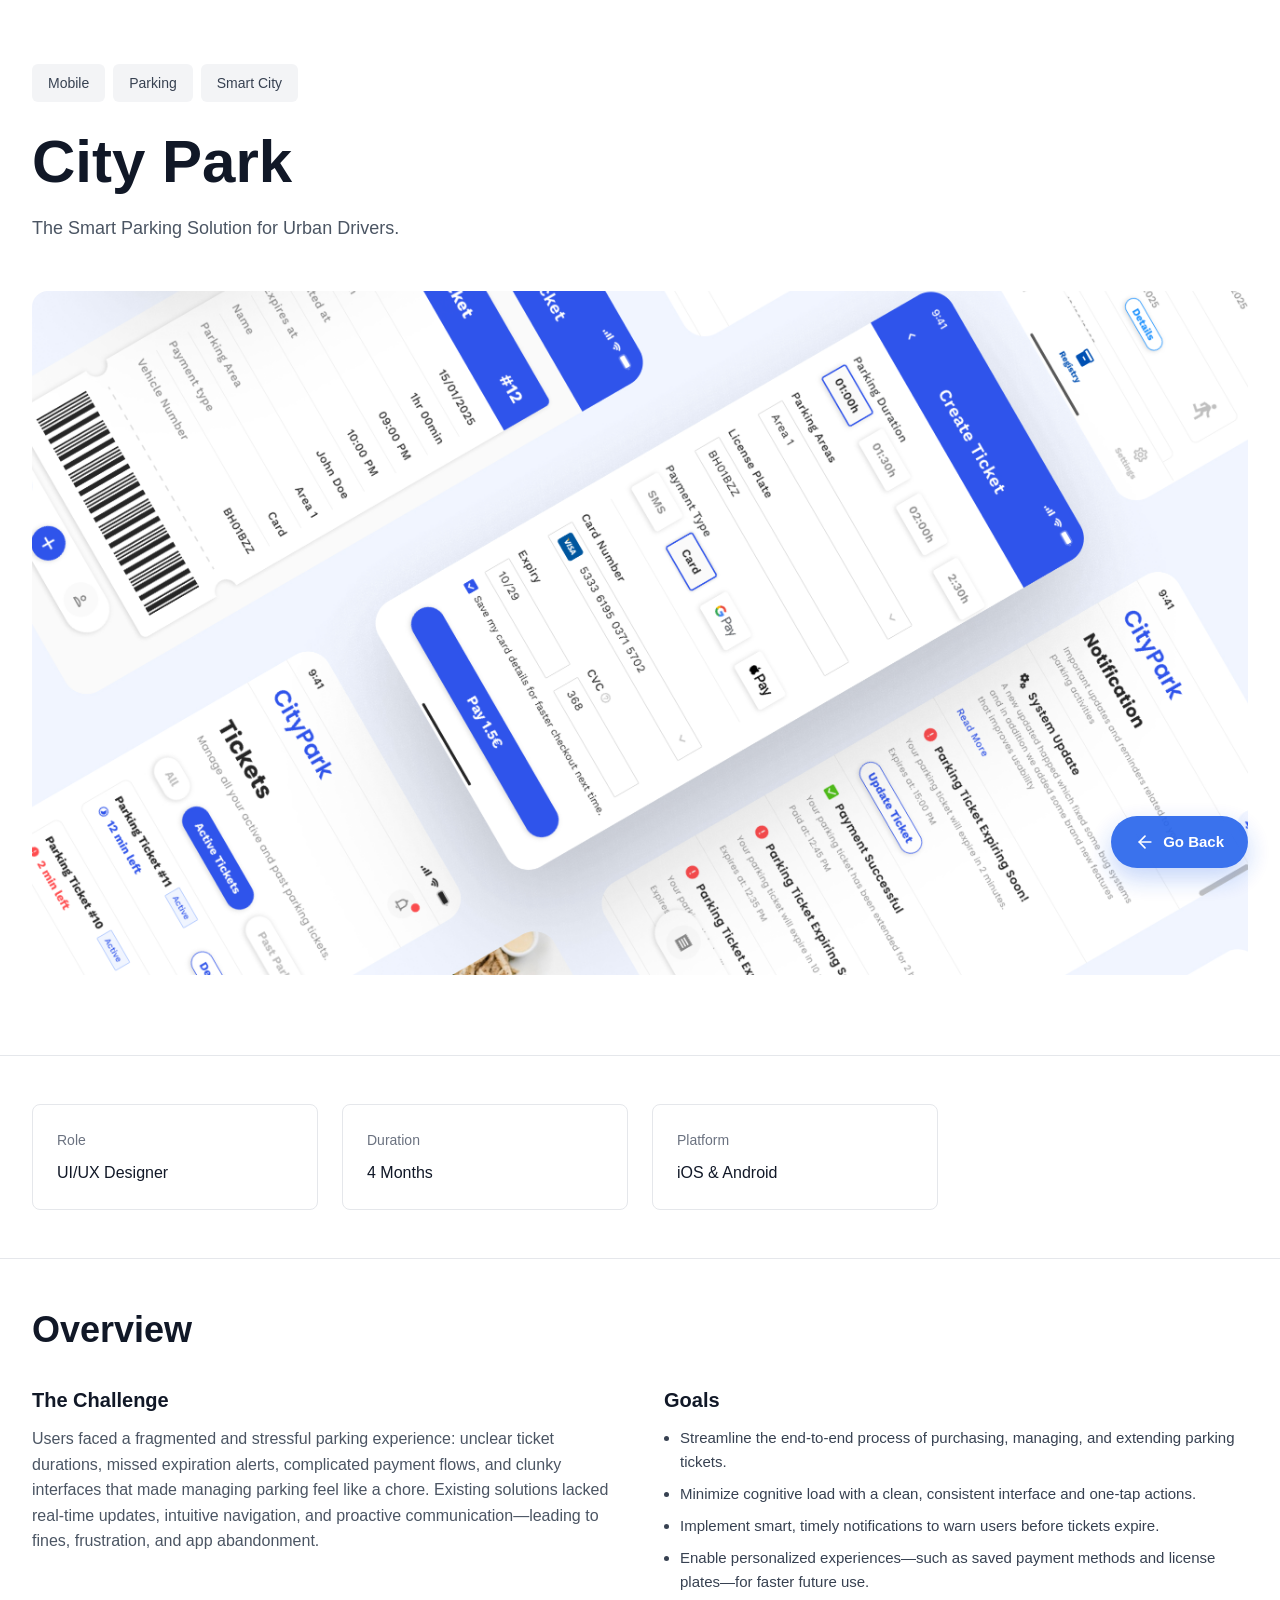
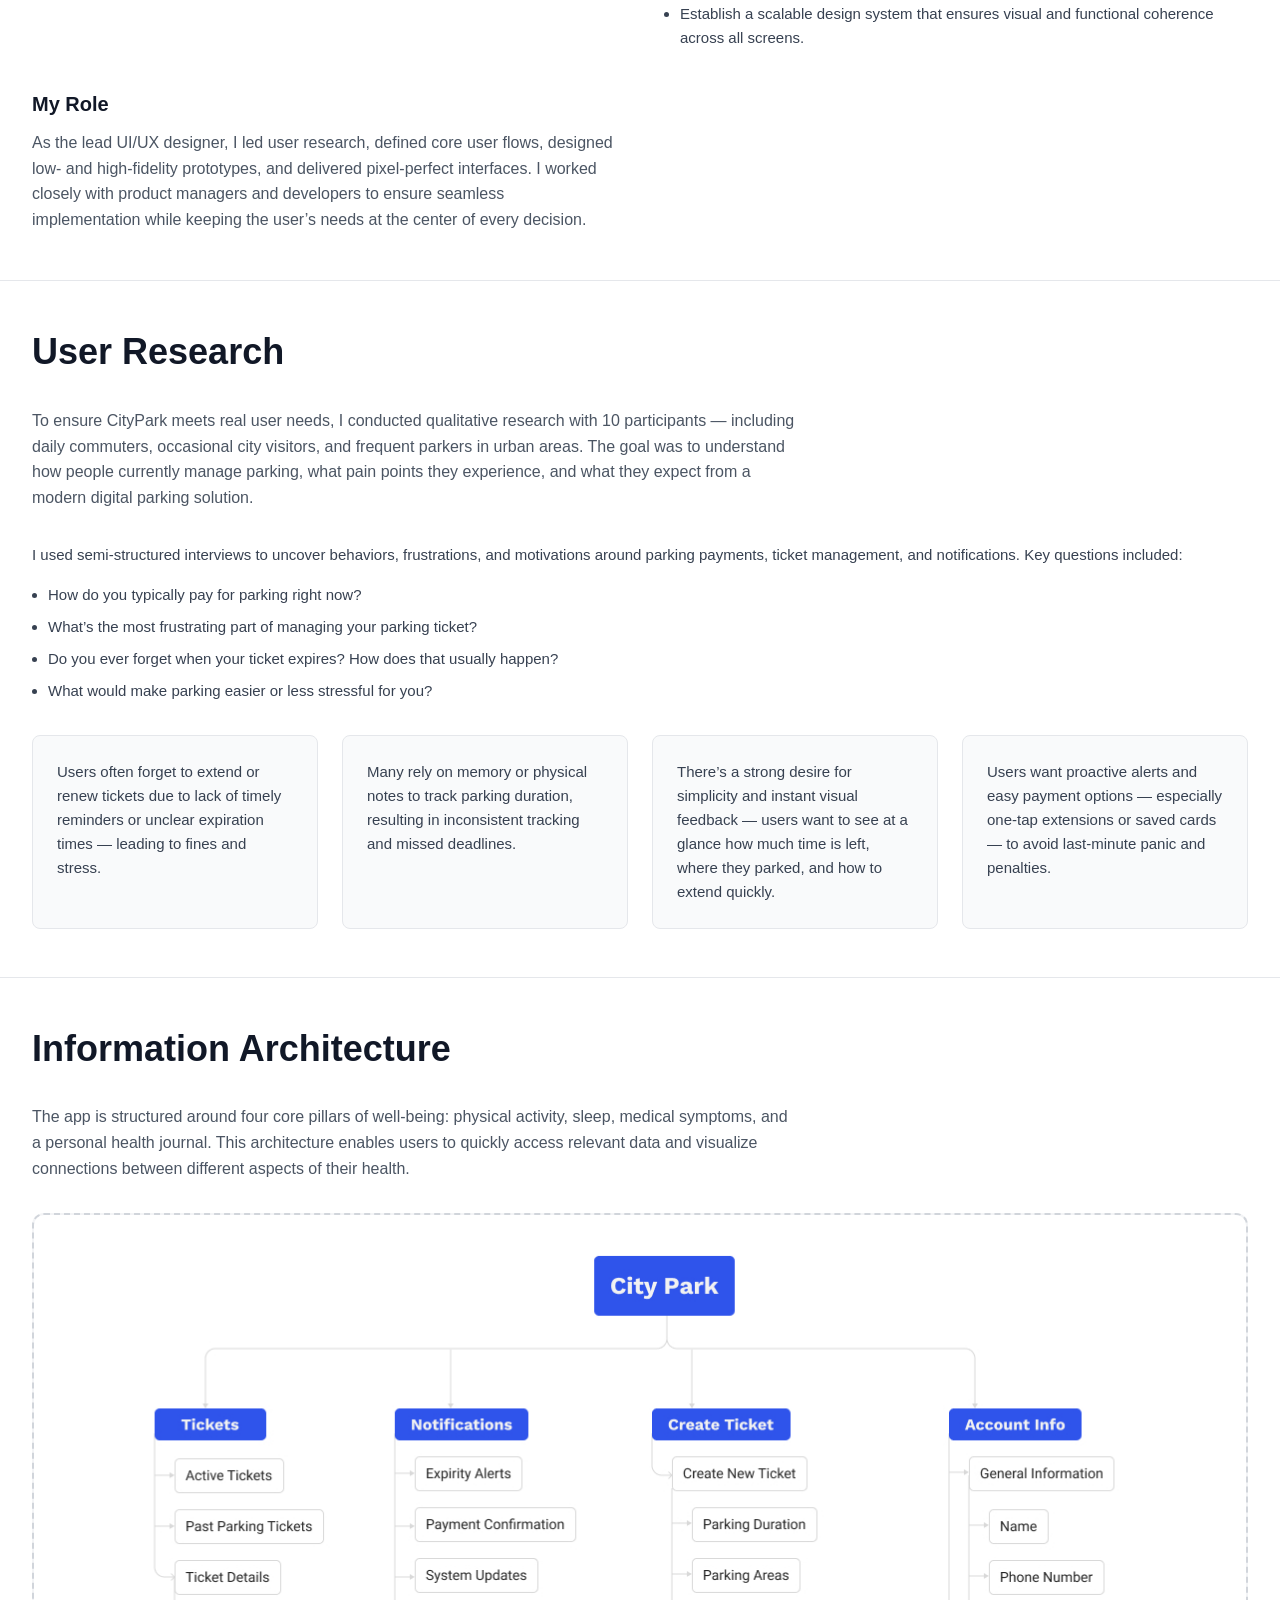
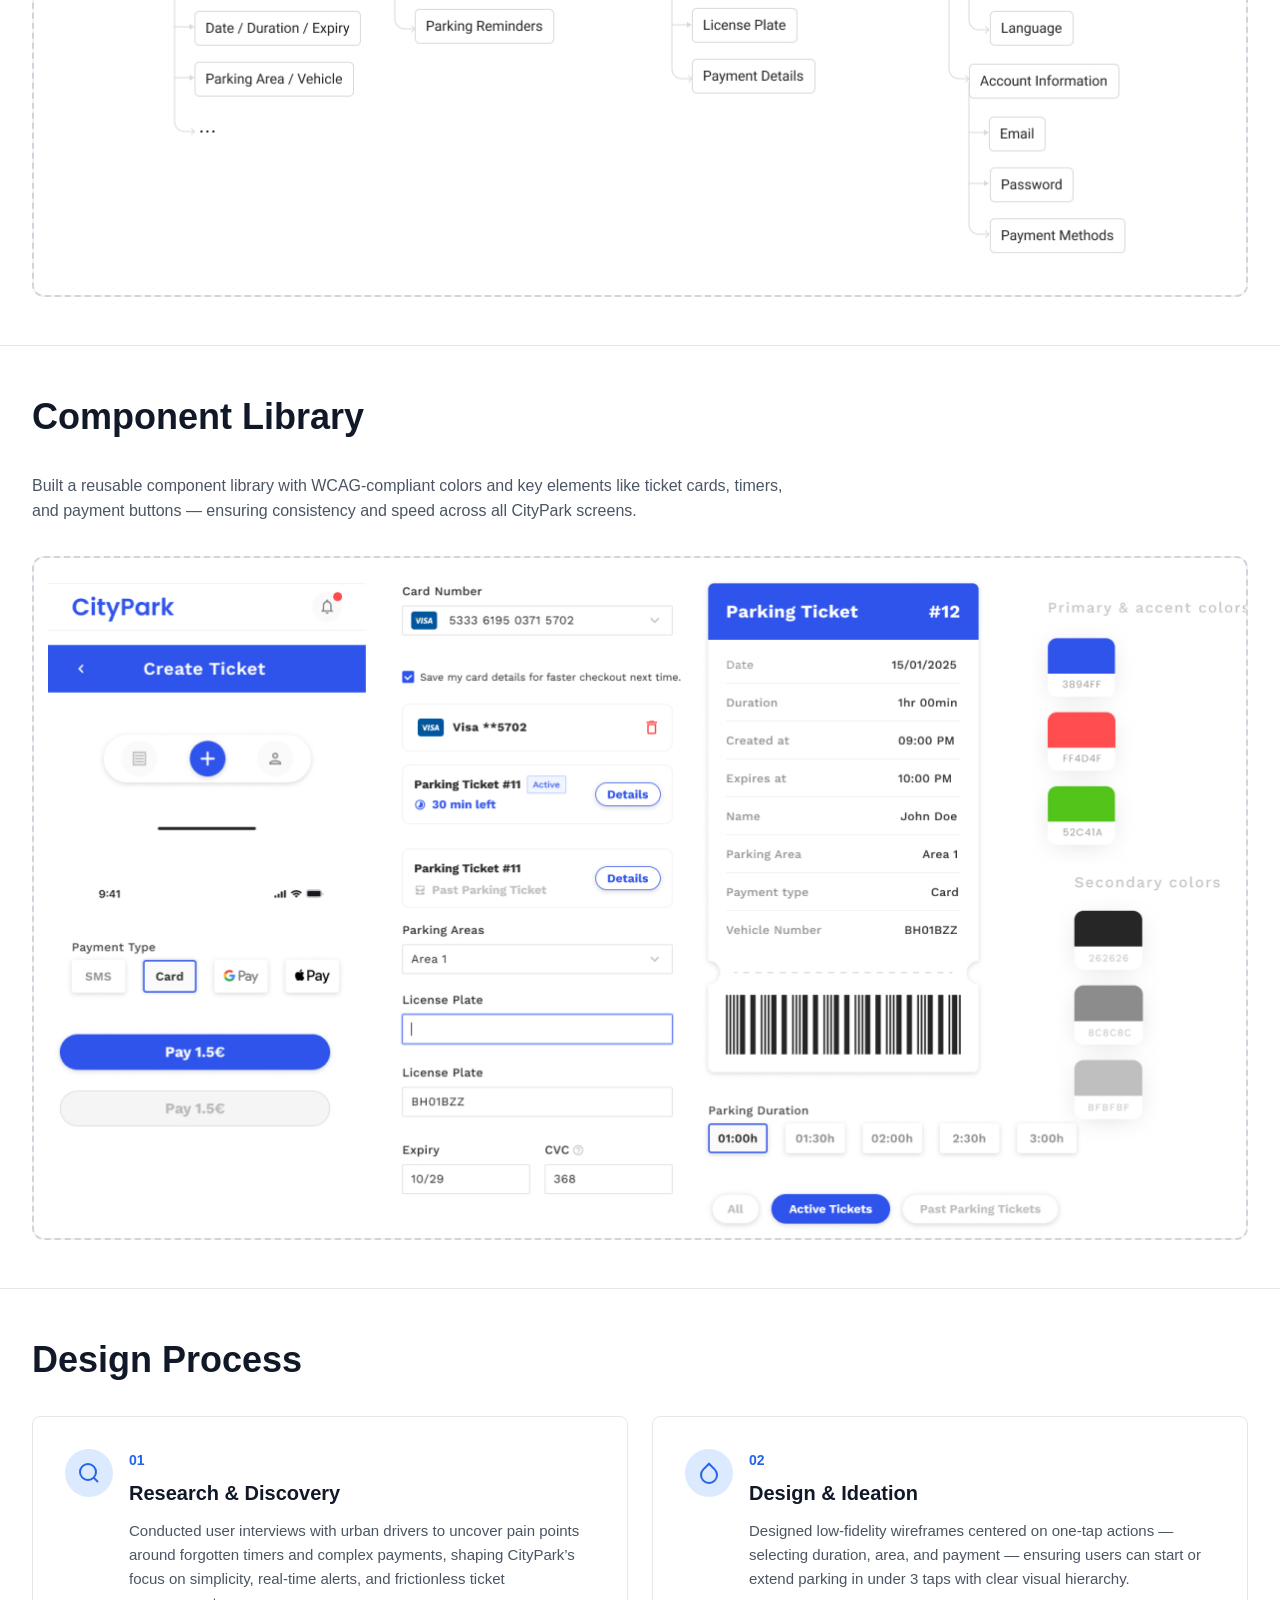
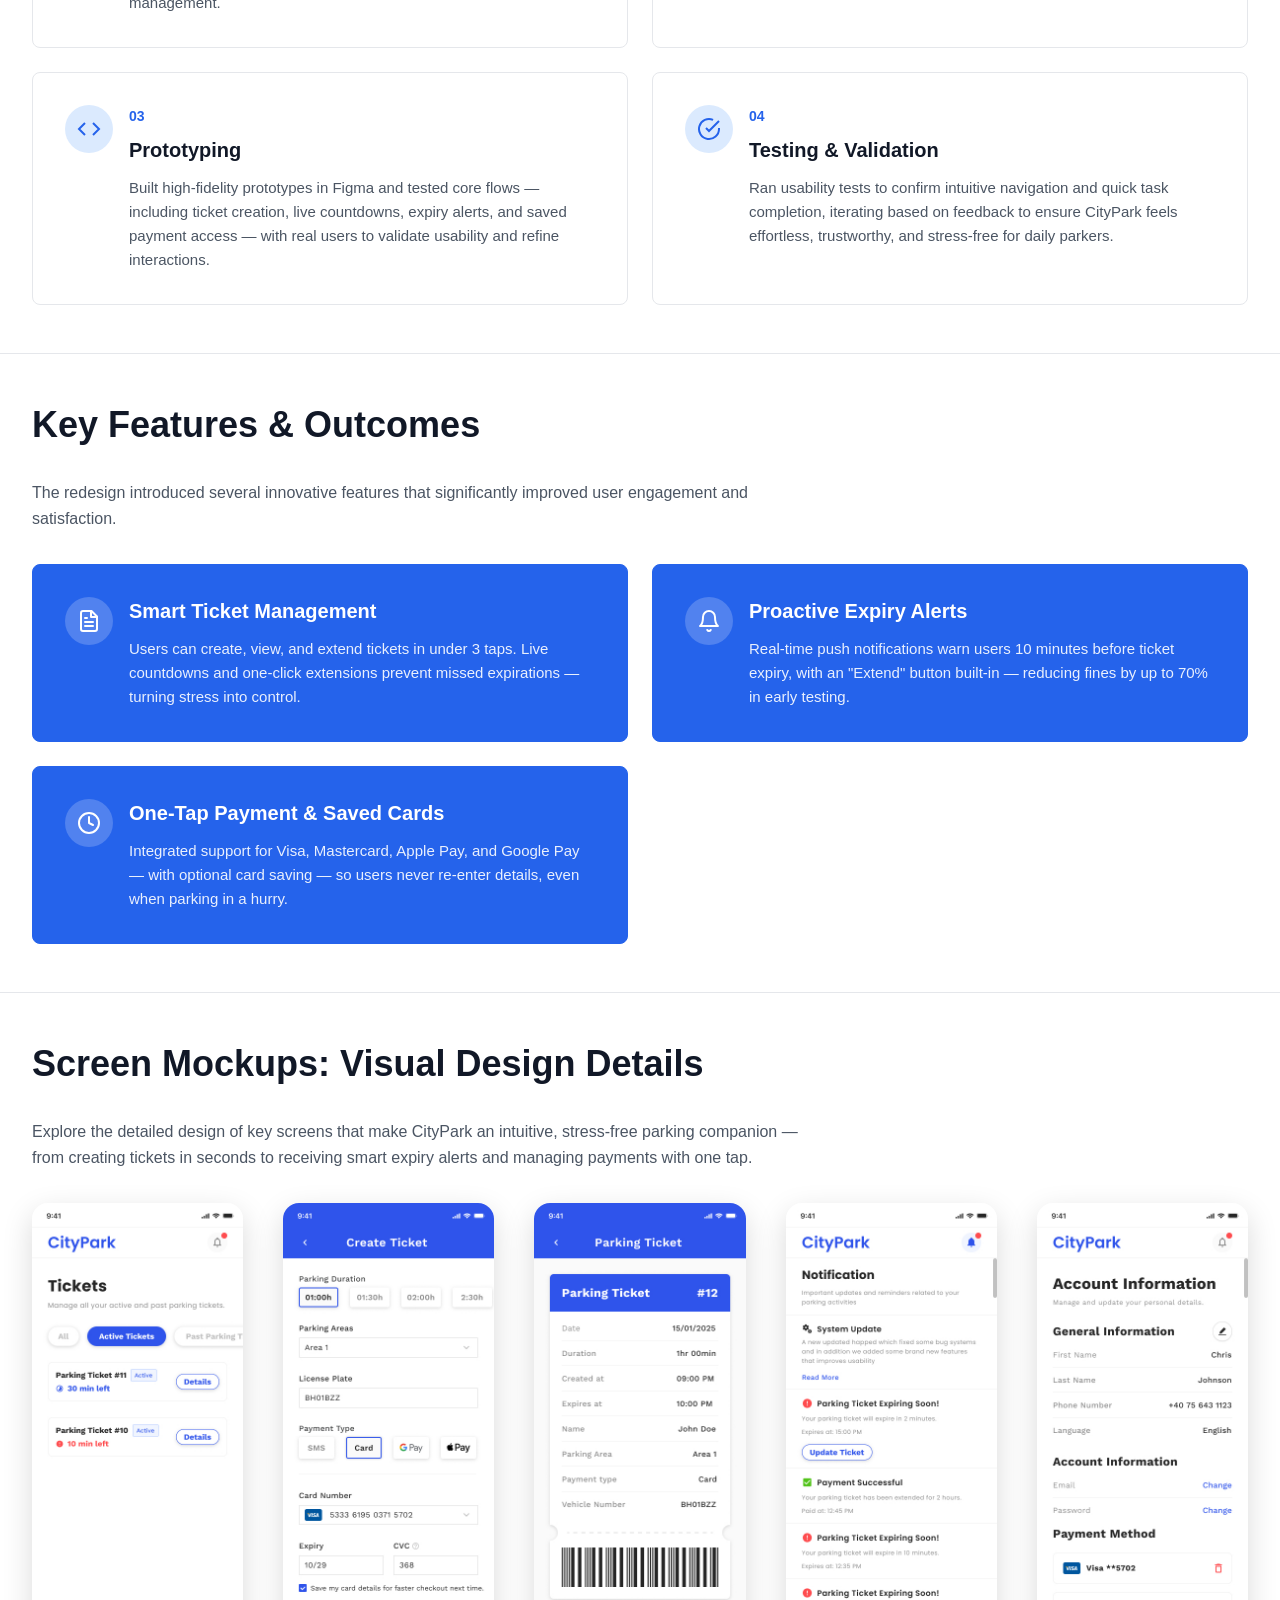
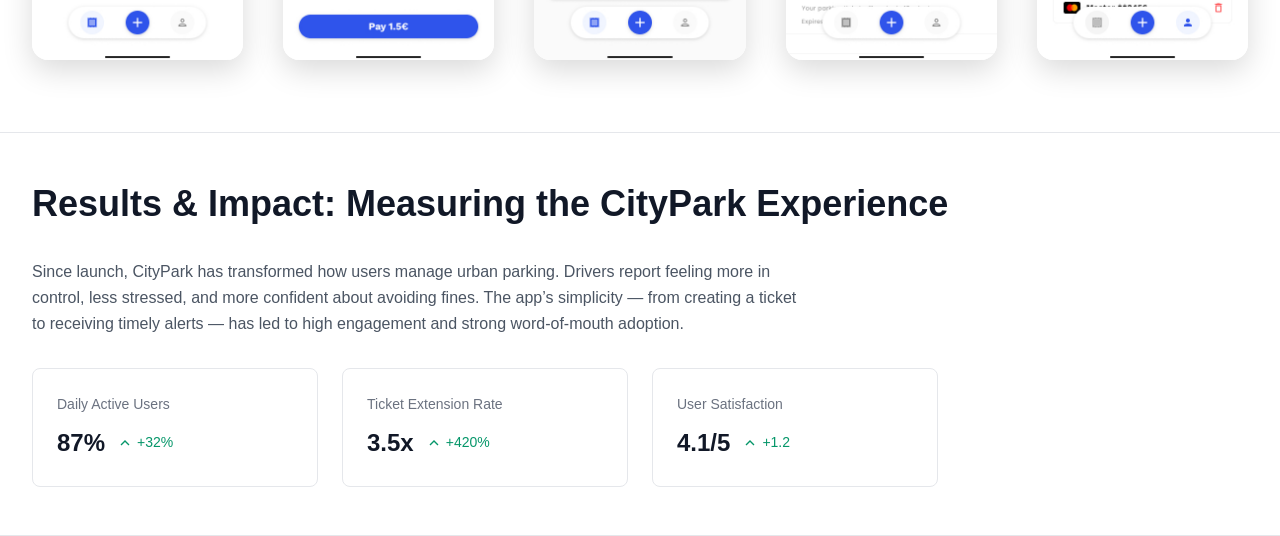
==== usecases/citypark.html @ 47dcc181 "adaugare UC - CityPark" ====
<!DOCTYPE html>
<html lang="en">
<head>
    <meta charset="UTF-8">
    <meta name="viewport" content="width=device-width, initial-scale=1.0">
    <title>City Park - The Smart Parking Solution for Urban Drivers. - UI/UX Case Study</title>
    <link rel="stylesheet" href="./styles/citypark.css">
    <link rel="stylesheet" href="../styles.css">
</head>
<body>
    <!-- Floating Back Button -->
    <a href="../index.html" class="back-button" id="backButton">
        <svg xmlns="http://www.w3.org/2000/svg" width="20" height="20" viewBox="0 0 24 24" fill="none" stroke="currentColor" stroke-width="2" stroke-linecap="round" stroke-linejoin="round">
            <path d="m12 19-7-7 7-7"/>
            <path d="M19 12H5"/>
        </svg>
        <span>Go Back</span>
    </a>

    <!-- Hero Section -->
    <section class="hero">
        <div class="container">
            <div class="tags">
                <span class="tag">Mobile</span>
                <span class="tag">Parking</span>
                <span class="tag">Smart City</span>
            </div>
            <h1>City Park</h1>
            <p class="subtitle">The Smart Parking Solution for Urban Drivers.</p>
            <div class="hero-image">
               <img src="./assets/CityPark/Cover.jpg" alt="hero-image">
            </div>
        </div>
    </section>

    <div class="separator"></div>

    <!-- Project Details -->
    <section class="project-details">
        <div class="container">
            <div class="details-grid">
                <div class="detail-card">
                    <div class="detail-label">Role</div>
                    <div class="detail-value">UI/UX Designer</div>
                </div>
                <div class="detail-card">
                    <div class="detail-label">Duration</div>
                    <div class="detail-value">4 Months</div>
                </div>
                
                <div class="detail-card">
                    <div class="detail-label">Platform</div>
                    <div class="detail-value">iOS & Android</div>
                </div>
            </div>
        </div>
    </section>

    <div class="separator"></div>

    <!-- Overview Section -->
    <section class="section">
        <div class="container">
            <h2>Overview</h2>
            <div class="overview-grid">
                <div>
                    <h3>The Challenge</h3>
                    <p>Users faced a fragmented and stressful parking experience: unclear ticket durations, missed expiration alerts, complicated payment flows, and clunky interfaces that made managing parking feel like a chore. 
                        Existing solutions lacked real-time updates, intuitive navigation, and proactive communication—leading to fines, frustration, and app abandonment.</p>
                </div>
                <div>
                    <h3>Goals</h3>
                     <ul class="key-questions">
                        <li>Streamline the end-to-end process of purchasing, managing, and extending parking tickets.</li>
                        <li>Minimize cognitive load with a clean, consistent interface and one-tap actions.</li>
                        <li>Implement smart, timely notifications to warn users before tickets expire.</li>
                        <li>Enable personalized experiences—such as saved payment methods and license plates—for faster future use.</li>
                        <li>Establish a scalable design system that ensures visual and functional coherence across all screens.</li>
                    </ul>
                </div>
            </div>
            <div class="overview-grid" style="margin-top: 2rem;">
                <div>
                    <h3>My Role</h3>
                    <p>As the lead UI/UX designer, I led user research, defined core user flows, designed low- and high-fidelity prototypes, and delivered pixel-perfect interfaces. I worked closely with product managers and developers to ensure seamless implementation while keeping the user’s needs at the center of every decision.</p>
                </div>
            </div>
        </div>
    </section>

    <div class="separator"></div>

     <!-- User Research Section -->
    <section class="section">
        <div class="container">
            <h2>User Research</h2>
            <p class="section-description">
                To ensure CityPark meets real user needs, I conducted qualitative research with 10 participants — including daily commuters, occasional city visitors, and frequent parkers in urban areas.
                 The goal was to understand how people currently manage parking, what pain points they experience, and what they expect from a modern digital parking solution.
            </p>
            
            <p style="font-size: 0.9375rem; color: #374151; margin-bottom: 0.5rem; margin-top: 1.5rem;">I used semi-structured interviews to uncover behaviors, frustrations, and motivations around parking payments, ticket management, and notifications. Key questions included:</p>
            <ul class="key-questions">
                <li>How do you typically pay for parking right now?</li>
                <li>What’s the most frustrating part of managing your parking ticket?</li>
                <li>Do you ever forget when your ticket expires? How does that usually happen?</li>
                <li>What would make parking easier or less stressful for you?</li>
            </ul>

            <div class="insights-grid">
                <div class="insight-card">
                    <p>Users often forget to extend or renew tickets due to lack of timely reminders or unclear expiration times — leading to fines and stress.</p>
                </div>
                <div class="insight-card">
                    <p>Many rely on memory or physical notes to track parking duration, resulting in inconsistent tracking and missed deadlines.</p>
                </div>
                <div class="insight-card">
                    <p>There’s a strong desire for simplicity and instant visual feedback — users want to see at a glance how much time is left, where they parked, and how to extend quickly.</p>
                </div>
                <div class="insight-card">
                    <p>Users want proactive alerts and easy payment options — especially one-tap extensions or saved cards — to avoid last-minute panic and penalties.</p>
                </div>
            </div>
        </div>
    </section>

    <div class="separator"></div>

    <!-- Information Architecture -->
    <section class="section">
        <div class="container">
            <h2>Information Architecture</h2>
            <p class="section-description">
               The app is structured around four core pillars of well-being: physical activity, sleep, medical symptoms, and a personal health journal. 
                This architecture enables users to quickly access relevant data and visualize connections between different aspects of their health.
            </p>
            <div class="placeholder-image">
                <img src="./assets/CityPark/IA.jpg" alt="Information Architecture Overview">
            </div>
        </div>
    </section>

    <div class="separator"></div>

    <!-- Design System -->
    <section class="section">
        <div class="container">
            <h2>Component Library</h2>
            <p class="section-description">
                Built a reusable component library with WCAG-compliant colors and key elements like ticket cards, timers, and payment buttons — ensuring consistency and speed across all CityPark screens.
            </p>

            <div class="placeholder-image">
                <img src="./assets/CityPark/component_library.jpg" alt="Design System Overview">
            </div>
            
        </div>
    </section>

    <div class="separator"></div>

   <!-- Process Section -->
    <section class="section">
        <div class="container">
            <h2>Design Process</h2>
            <div class="process-grid">
                <div class="process-card">
                    <div class="process-header">
                        <div class="process-icon">
                            <svg width="24" height="24" viewBox="0 0 24 24" fill="none" stroke="currentColor" stroke-width="2">
                                <circle cx="11" cy="11" r="8"></circle>
                                <path d="m21 21-4.35-4.35"></path>
                            </svg>
                        </div>
                        <div>
                            <div class="process-number">01</div>
                            <h3>Research & Discovery</h3>
                            <p>Conducted user interviews with urban drivers to uncover pain points around forgotten timers and complex payments, shaping CityPark’s focus on simplicity, real-time alerts, and frictionless ticket management.</p>
                        </div>
                    </div>
                </div>
                <div class="process-card">
                    <div class="process-header">
                        <div class="process-icon">
                            <svg width="24" height="24" viewBox="0 0 24 24" fill="none" stroke="currentColor" stroke-width="2">
                                <path d="M12 2.69l5.66 5.66a8 8 0 1 1-11.31 0z"></path>
                            </svg>
                        </div>
                        <div>
                            <div class="process-number">02</div>
                            <h3>Design & Ideation</h3>
                            <p>Designed low-fidelity wireframes centered on one-tap actions — selecting duration, area, and payment — ensuring users can start or extend parking in under 3 taps with clear visual hierarchy.</p>
                        </div>
                    </div>
                </div>
                <div class="process-card">
                    <div class="process-header">
                        <div class="process-icon">
                            <svg width="24" height="24" viewBox="0 0 24 24" fill="none" stroke="currentColor" stroke-width="2">
                                <polyline points="16 18 22 12 16 6"></polyline>
                                <polyline points="8 6 2 12 8 18"></polyline>
                            </svg>
                        </div>
                        <div>
                            <div class="process-number">03</div>
                            <h3>Prototyping</h3>
                            <p>Built high-fidelity prototypes in Figma and tested core flows — including ticket creation, live countdowns, expiry alerts, and saved payment access — with real users to validate usability and refine interactions.</p>
                        </div>
                    </div>
                </div>
                <div class="process-card">
                    <div class="process-header">
                        <div class="process-icon">
                            <svg width="24" height="24" viewBox="0 0 24 24" fill="none" stroke="currentColor" stroke-width="2">
                                <path d="M22 11.08V12a10 10 0 1 1-5.93-9.14"></path>
                                <polyline points="22 4 12 14.01 9 11.01"></polyline>
                            </svg>
                        </div>
                        <div>
                            <div class="process-number">04</div>
                            <h3>Testing & Validation</h3>
                            <p>Ran usability tests to confirm intuitive navigation and quick task completion, iterating based on feedback to ensure CityPark feels effortless, trustworthy, and stress-free for daily parkers.</p>
                        </div>
                    </div>
                </div>
            </div>
        </div>
    </section>

    <div class="separator"></div>

     <!-- Key Features & Outcomes -->
    <section class="section">
        <div class="container">
            <h2>Key Features & Outcomes</h2>
            <p class="section-description">The redesign introduced several innovative features that significantly improved user engagement and satisfaction.</p>
            
            <div class="process-grid">
                <div class="process-card" style="background-color: #2563eb; border-color: #2563eb;">
                    <div class="process-header">
                        <div class="process-icon" style="background-color: rgba(255, 255, 255, 0.2); color: white;">
                            <svg xmlns="http://www.w3.org/2000/svg" width="24" height="24" viewBox="0 0 24 24" fill="none" stroke="currentColor" stroke-width="2" stroke-linecap="round" stroke-linejoin="round">
                                <path d="M14.5 2H6a2 2 0 0 0-2 2v16a2 2 0 0 0 2 2h12a2 2 0 0 0 2-2V7.5L14.5 2z"/>
                                <polyline points="14 2 14 8 20 8"/>
                                <line x1="16" y1="13" x2="8" y2="13"/>
                                <line x1="16" y1="17" x2="8" y2="17"/>
                                <line x1="10" y1="9" x2="8" y2="9"/>
                            </svg>
                        </div>
                        <div>
                            <h3 style="color: white;">Smart Ticket Management</h3>
                            <p style="color: rgba(255, 255, 255, 0.9);">Users can create, view, and extend tickets in under 3 taps. Live countdowns and one-click extensions prevent missed expirations — turning stress into control.</p>
                        </div>
                    </div>
                </div>

                <div class="process-card" style="background-color: #2563eb; border-color: #2563eb;">
                    <div class="process-header">
                        <div class="process-icon" style="background-color: rgba(255, 255, 255, 0.2); color: white;">
                            <svg xmlns="http://www.w3.org/2000/svg" width="24" height="24" viewBox="0 0 24 24" fill="none" stroke="currentColor" stroke-width="2" stroke-linecap="round" stroke-linejoin="round">
                                <path d="M6 8a6 6 0 0 1 12 0c0 7 3 9 3 9H3s3-2 3-9"/>
                                <path d="M10.3 21a1.94 1.94 0 0 0 3.4 0"/>
                            </svg>
                        </div>
                        <div>
                            <h3 style="color: white;">Proactive Expiry Alerts</h3>
                            <p style="color: rgba(255, 255, 255, 0.9);">Real-time push notifications warn users 10 minutes before ticket expiry, with an "Extend" button built-in — reducing fines by up to 70% in early testing.</p>
                        </div>
                    </div>
                </div>

                <div class="process-card" style="background-color: #2563eb; border-color: #2563eb;">
                    <div class="process-header">
                        <div class="process-icon" style="background-color: rgba(255, 255, 255, 0.2); color: white;">
                            <svg xmlns="http://www.w3.org/2000/svg" width="24" height="24" viewBox="0 0 24 24" fill="none" stroke="currentColor" stroke-width="2" stroke-linecap="round" stroke-linejoin="round">
                                <circle cx="12" cy="12" r="10"/>
                                <polyline points="12 6 12 12 16 14"/>
                            </svg>
                        </div>
                        <div>
                            <h3 style="color: white;">One-Tap Payment & Saved Cards</h3>
                            <p style="color: rgba(255, 255, 255, 0.9);">Integrated support for Visa, Mastercard, Apple Pay, and Google Pay — with optional card saving — so users never re-enter details, even when parking in a hurry.</p>
                        </div>
                    </div>
                </div>
            </div>
        </div>
    </section>

    <div class="separator"></div>

    <!-- Screen Mockups Section -->
    <section class="section">
        <div class="container">
            <h2>Screen Mockups: Visual Design Details</h2>
            <p class="section-description">Explore the detailed design of key screens that make CityPark an intuitive, stress-free parking companion — from creating tickets in seconds to receiving smart expiry alerts and managing payments with one tap.</p>
            
            <div class="mockups-grid">
                 <div class="mockup-card">
                    <div class="mockup-image">
                        <img src="./assets/CityPark/1.jpg" alt="placeholder-image">
                    </div>
                </div>


                <div class="mockup-card">
                    <div class="mockup-image">
                        <img src="./assets/CityPark/2.jpg" alt="placeholder-image">
                    </div>
                </div>

                 <div class="mockup-card">
                    <div class="mockup-image">
                        <img src="./assets/CityPark/3.jpg" alt="placeholder-image">
                    </div>
                </div>

                 <div class="mockup-card">
                    <div class="mockup-image">
                        <img src="./assets/CityPark/4.jpg" alt="placeholder-image">
                    </div>
                </div>

                 <div class="mockup-card">
                    <div class="mockup-image">
                        <img src="./assets/CityPark/5.jpg" alt="placeholder-image">
                    </div>
                </div>
            </div>
        </div>
    </section>

    <div class="separator"></div>

   
   <!-- Results Section -->
    <section class="section">
        <div class="container">
            <h2>Results & Impact: Measuring the CityPark Experience</h2>
            <p class="section-description">
                Since launch, CityPark has transformed how users manage urban parking. Drivers report feeling more in control, less stressed, and more confident about avoiding fines. The app’s simplicity — from creating a ticket to receiving timely alerts — has led to high engagement and strong word-of-mouth adoption.
            </p>
            <div class="metrics-grid">
                <div class="metric-card">
                    <p class="metric-label">Daily Active Users</p>
                    <div class="metric-value-container">
                        <p class="metric-value">87%</p>
                        <div class="metric-change metric-up">
                            <svg width="16" height="16" viewBox="0 0 24 24" fill="none" stroke="currentColor" stroke-width="2">
                                <polyline points="18 15 12 9 6 15"></polyline>
                            </svg>
                            <span>+32%</span>
                        </div>
                    </div>
                </div>
                <div class="metric-card">
                    <p class="metric-label">Ticket Extension Rate</p>
                    <div class="metric-value-container">
                        <p class="metric-value">3.5x</p>
                        <div class="metric-change metric-up">
                            <svg width="16" height="16" viewBox="0 0 24 24" fill="none" stroke="currentColor" stroke-width="2">
                                <polyline points="18 15 12 9 6 15"></polyline>
                            </svg>
                            <span>+420%</span>
                        </div>
                    </div>
                </div>
                <div class="metric-card">
                    <p class="metric-label">User Satisfaction</p>
                    <div class="metric-value-container">
                        <p class="metric-value">4.1/5</p>
                        <div class="metric-change metric-up">
                            <svg width="16" height="16" viewBox="0 0 24 24" fill="none" stroke="currentColor" stroke-width="2">
                                <polyline points="18 15 12 9 6 15"></polyline>
                            </svg>
                            <span>+1.2</span>
                        </div>
                    </div>
                </div>
            </div>
        </div>
    </section>

    <div class="separator"></div>

    <script src="./js/citypark.js"></script>

    
</body>
</html>
---- usecases/styles/citypark.css ----
/* Vitality Project - Complete Stylesheet with Work Sans */
/* Integrated base styles + project-specific styles for consistency */

/* ============================================================================
   RESET AND BASE STYLES
   ============================================================================ */

* {
    margin: 0;
    padding: 0;
    box-sizing: border-box;
}

html {
    font-size: 16px;
    scroll-behavior: smooth;
}

body {
    font-family: 'Work Sans', sans-serif;
    -webkit-font-smoothing: antialiased;
    -moz-osx-font-smoothing: grayscale;
    background-color: #ffffff;
    color: #111827;
    line-height: 1.6;
    font-weight: 400;
}

/* ============================================================================
   TYPOGRAPHY
   ============================================================================ */

h1 {
    font-size: 3rem;
    font-weight: 700;
    line-height: 1.2;
    margin-bottom: 1rem;
    color: #111827;
}

h2 {
    font-size: 2.25rem;
    font-weight: 700;
    line-height: 1.3;
    margin-bottom: 2rem;
    color: #111827;
}

h3 {
    font-size: 1.25rem;
    font-weight: 600;
    line-height: 1.4;
    margin-bottom: 0.75rem;
    color: #111827;
}

p {
    font-size: 1rem;
    line-height: 1.6;
    color: #4b5563;
}

ul {
    list-style: none;
}

img {
    max-width: 100%;
    height: auto;
    display: block;
}

a {
    text-decoration: none;
    color: inherit;
}

/* ============================================================================
   LAYOUT UTILITIES
   ============================================================================ */

/* Container */
.container {
    max-width: 1280px;
    margin: 0 auto;
    padding: 0 1rem;
}

/* Separator */
.separator {
    max-width: 1280px;
    margin: 0 auto;
    height: 1px;
    background-color: #e5e7eb;
}

/* Section */
.section {
    padding: 3rem 0;
}

.section-last {
    padding-bottom: 5rem;
}

.section-description {
    max-width: 48rem;
    margin-bottom: 2rem;
}

/* ============================================================================
   BACK BUTTON FLOATING
   ============================================================================ */

.back-button {
    position: fixed;
    bottom: 2rem;
    right: 2rem;
    padding: 0.875rem 1.5rem;
    background-color: #2563eb;
    color: white;
    border: none;
    border-radius: 2rem;
    display: flex;
    align-items: center;
    justify-content: center;
    gap: 0.5rem;
    text-decoration: none;
    box-shadow: 0 10px 25px rgba(37, 99, 235, 0.3);
    transition: all 0.3s ease;
    z-index: 1000;
    cursor: pointer;
    font-size: 0.9375rem;
    font-weight: 600;
}

.back-button:hover {
    background-color: #1d4ed8;
    transform: translateY(-2px);
    box-shadow: 0 15px 35px rgba(37, 99, 235, 0.4);
}

.back-button svg {
    width: 20px;
    height: 20px;
    flex-shrink: 0;
}

.back-button span {
    white-space: nowrap;
}

/* ============================================================================
   HERO SECTION
   ============================================================================ */

.hero {
    padding: 3rem 0 4rem;
}

.tags {
    display: flex;
    flex-wrap: wrap;
    gap: 0.5rem;
    margin-bottom: 1.5rem;
}

.tag {
    display: inline-block;
    padding: 0.5rem 1rem;
    background-color: #f3f4f6;
    color: #374151;
    border-radius: 0.375rem;
    font-size: 0.875rem;
    font-weight: 500;
}

.subtitle {
    font-size: 1.125rem;
    color: #4b5563;
    max-width: 48rem;
    margin-bottom: 3rem;
    line-height: 1.6;
}

.hero-image {
    width: 100%;
    aspect-ratio: 16 / 9;
    border-radius: 1rem;
    overflow: hidden;
    background-color: #f3f4f6;
}

.hero-image img {
    width: 100%;
    height: 100%;
    object-fit: cover;
}

/* ============================================================================
   PROJECT DETAILS
   ============================================================================ */

.project-details {
    padding: 3rem 0;
}

.details-grid {
    display: grid;
    grid-template-columns: repeat(2, 1fr);
    gap: 1.5rem;
}

.detail-card {
    padding: 1.5rem;
    background-color: #ffffff;
    border: 1px solid #e5e7eb;
    border-radius: 0.5rem;
}

.detail-label {
    font-size: 0.875rem;
    color: #6b7280;
    margin-bottom: 0.5rem;
}

.detail-value {
    font-size: 1rem;
    color: #111827;
    font-weight: 500;
}

/* ============================================================================
   OVERVIEW GRID
   ============================================================================ */

.overview-grid {
    display: grid;
    grid-template-columns: 1fr;
    gap: 3rem;
}

.overview-grid h3 {
    margin-top: 1.5rem;
}

.overview-grid h3:first-child {
    margin-top: 0;
}

.overview-grid ul {
    margin-top: 0.5rem;
}

.overview-grid li {
    color: #4b5563;
    margin-bottom: 0.5rem;
    font-size: 1rem;
    line-height: 1.6;
}

/* ============================================================================
   PLACEHOLDER IMAGES
   ============================================================================ */

.placeholder-image {
    width: 100%;
    aspect-ratio: 16 / 9;
    border-radius: 0.75rem;
    overflow: hidden;
    background-color: #f3f4f6;
    border: 2px dashed #d1d5db;
    display: flex;
    align-items: center;
    justify-content: center;
}

.placeholder-content {
    text-align: center;
}

.placeholder-title {
    font-size: 1.125rem;
    color: #9ca3af;
    margin-bottom: 0.5rem;
    font-weight: 500;
}

.placeholder-subtitle {
    font-size: 0.875rem;
    color: #6b7280;
}

/* ============================================================================
   PROCESS GRID & CARDS
   ============================================================================ */

.process-grid {
    display: grid;
    grid-template-columns: 1fr;
    gap: 1.5rem;
}

.process-card {
    padding: 2rem;
    background-color: #ffffff;
    border: 1px solid #e5e7eb;
    border-radius: 0.5rem;
    transition: box-shadow 0.3s ease;
}

.process-card:hover {
    box-shadow: 0 10px 25px rgba(0, 0, 0, 0.1);
}

.process-header {
    display: flex;
    gap: 1rem;
    align-items: flex-start;
}

.process-icon {
    flex-shrink: 0;
    width: 48px;
    height: 48px;
    border-radius: 50%;
    background-color: #dbeafe;
    display: flex;
    align-items: center;
    justify-content: center;
    color: #2563eb;
}

.process-number {
    font-size: 0.875rem;
    color: #2563eb;
    margin-bottom: 0.5rem;
    font-weight: 600;
}

.process-card h3 {
    margin-bottom: 0.75rem;
}

.process-card p {
    font-size: 0.9375rem;
    line-height: 1.6;
}

/* ============================================================================
   DESIGN GRID
   ============================================================================ */

.design-grid {
    display: grid;
    grid-template-columns: 1fr;
    gap: 1.5rem;
}

.design-item {
    display: flex;
    flex-direction: column;
    gap: 0.75rem;
}

.design-image {
    width: 100%;
    aspect-ratio: 4 / 3;
    border-radius: 0.5rem;
    overflow: hidden;
    background-color: #f3f4f6;
    transition: transform 0.3s ease;
}

.design-item:hover .design-image {
    transform: scale(1.05);
}

.design-image img {
    width: 100%;
    height: 100%;
    object-fit: cover;
}

.design-title {
    font-size: 0.9375rem;
    color: #374151;
    font-weight: 500;
}


/* ============================================================================
   GALLERY
   ============================================================================ */

.gallery {
    display: flex;
    flex-direction: column;
    gap: 2rem;
}

.gallery-item {
    display: flex;
    flex-direction: column;
    gap: 1rem;
}

.gallery-image {
    width: 100%;
    aspect-ratio: 16 / 10;
    border-radius: 0.75rem;
    overflow: hidden;
    background-color: #f3f4f6;
}

.gallery-image img {
    width: 100%;
    height: 100%;
    object-fit: cover;
}

.gallery-caption {
    text-align: center;
    font-size: 0.9375rem;
    color: #6b7280;
    line-height: 1.6;
}

/* ============================================================================
   METRICS GRID
   ============================================================================ */

.metrics-grid {
    display: grid;
    grid-template-columns: 1fr;
    gap: 1.5rem;
}

.metric-card {
    padding: 1.5rem;
    background-color: #ffffff;
    border: 1px solid #e5e7eb;
    border-radius: 0.5rem;
}

.metric-label {
    font-size: 0.875rem;
    color: #6b7280;
    margin-bottom: 0.5rem;
}

.metric-value-container {
    display: flex;
    align-items: baseline;
    gap: 0.75rem;
}

.metric-value {
    font-size: 1.5rem;
    font-weight: 600;
    color: #111827;
}

.metric-change {
    display: flex;
    align-items: center;
    gap: 0.25rem;
    font-size: 0.875rem;
    font-weight: 500;
}

.metric-up {
    color: #059669;
}

.metric-down {
    color: #dc2626;
}

/* ============================================================================
   LEARNINGS GRID
   ============================================================================ */

.learnings-grid {
    display: grid;
    grid-template-columns: 1fr;
    gap: 2rem;
}

.learning-item h3 {
    margin-bottom: 0.75rem;
}

.learning-item p {
    line-height: 1.6;
}

/* ============================================================================
   VITALITY PROJECT SPECIFIC STYLES
   ============================================================================ */

/* User Research Insights Grid */
.insights-grid {
    display: grid;
    grid-template-columns: 1fr;
    gap: 1.5rem;
    margin-top: 2rem;
}

.insight-card {
    padding: 1.5rem;
    background-color: #f9fafb;
    border: 1px solid #e5e7eb;
    border-radius: 0.5rem;
    transition: all 0.3s ease;
}

.insight-card:hover {
    background-color: #f3f4f6;
    box-shadow: 0 4px 12px rgba(0, 0, 0, 0.05);
}

.insight-card p {
    font-size: 0.9375rem;
    color: #374151;
    line-height: 1.6;
}

/* Highlighted section titles */
.section-highlight {
    color: #2563eb;
    font-size: 1rem;
    font-weight: 600;
    margin-bottom: 0.75rem;
    display: block;
}

/* Key questions list */
.key-questions {
    margin-top: 1rem;
    padding-left: 1rem;
}

.key-questions li {
    color: #374151;
    margin-bottom: 0.5rem;
    font-size: 0.9375rem;
    line-height: 1.6;
    list-style: disc;
}

/* Mockups Grid */
.mockups-grid {
    display: grid;
    grid-template-columns: 1fr;
    gap: 2.5rem;
    margin-top: 2rem;
}

.mockup-card {
    display: flex;
    flex-direction: column;
    align-items: center;
    text-align: center;
}

.mockup-image {
    width: 100%;
    max-width: 320px;
    margin-bottom: 1.5rem;
    transition: transform 0.3s ease;
}

.mockup-card:hover .mockup-image {
    transform: translateY(-8px);
}

.mockup-image img {
    width: 100%;
    height: auto;
    border-radius: 1rem;
    box-shadow: 0 10px 30px rgba(0, 0, 0, 0.15);
}

.mockup-title {
    font-size: 1.125rem;
    font-weight: 600;
    color: #111827;
    margin-bottom: 0.5rem;
}

.mockup-description {
    font-size: 0.9375rem;
    color: #6b7280;
    max-width: 320px;
    line-height: 1.5;
}

/* ============================================================================
   RESPONSIVE DESIGN
   ============================================================================ */

@media (min-width: 640px) {
    .container {
        padding: 0 1.5rem;
    }

    h1 {
        font-size: 3.75rem;
    }

    .insights-grid {
        grid-template-columns: repeat(2, 1fr);
    }

    .mockups-grid {
        grid-template-columns: repeat(2, 1fr);
    }
}

@media (min-width: 768px) {
    .hero {
        padding: 4rem 0 5rem;
    }

    .details-grid {
        grid-template-columns: repeat(4, 1fr);
    }

    .overview-grid {
        grid-template-columns: repeat(2, 1fr);
    }

    .process-grid {
        grid-template-columns: repeat(2, 1fr);
    }

    .design-grid {
        grid-template-columns: repeat(3, 1fr);
    }

    .metrics-grid {
        grid-template-columns: repeat(2, 1fr);
    }

    .learnings-grid {
        grid-template-columns: repeat(3, 1fr);
    }
}

@media (min-width: 1024px) {
    .container {
        padding: 0 2rem;
    }

    .metrics-grid {
        grid-template-columns: repeat(4, 1fr);
    }

    .insights-grid {
        grid-template-columns: repeat(4, 1fr);
    }

    .mockups-grid {
        grid-template-columns: repeat(3, 1fr);
    }
}

@media (min-width: 1280px) {
    .mockups-grid {
        grid-template-columns: repeat(5, 1fr);
    }
}

/* ============================================================================
   ACCESSIBILITY & POLISH
   ============================================================================ */

/* Focus states for keyboard navigation */
*:focus {
    outline: 2px solid #2563eb;
    outline-offset: 2px;
}

button:focus,
a:focus {
    outline: 2px solid #2563eb;
    outline-offset: 2px;
}

/* Selection styling */
::selection {
    background-color: rgba(37, 99, 235, 0.2);
    color: #1e40af;
}

::-moz-selection {
    background-color: rgba(37, 99, 235, 0.2);
    color: #1e40af;
}

/* Smooth scrolling for reduced motion preference */
@media (prefers-reduced-motion: reduce) {
    html {
        scroll-behavior: auto;
    }
    
    *,
    *::before,
    *::after {
        animation-duration: 0.01ms !important;
        animation-iteration-count: 1 !important;
        transition-duration: 0.01ms !important;
    }
}
---- styles.css ----
/* Base Styles for Andrei Doca Portfolio - Vanilla HTML/CSS/JS */

/* Reset and base styles */
* {
    margin: 0;
    padding: 0;
    box-sizing: border-box;
}

html {
    font-size: 16px;
    scroll-behavior: smooth;
}

body {
    font-family: 'Work Sans', sans-serif;
    background-color: #ffffff;
    color: #111827;
    line-height: 1.6;
    font-weight: 400;
    -webkit-font-smoothing: antialiased;
    -moz-osx-font-smoothing: grayscale;
}

/* Remove default styles */
button, input, textarea, select {
    font-family: inherit;
}

a {
    color: inherit;
    text-decoration: none;
}

img {
    max-width: 100%;
    height: auto;
    display: block;
}

/* Lists */
ul, ol {
    list-style: none;
}

/* Hidden utility */
.hidden {
    display: none !important;
}

/* Visually hidden but accessible to screen readers */
.sr-only {
    position: absolute;
    width: 1px;
    height: 1px;
    padding: 0;
    margin: -1px;
    overflow: hidden;
    clip: rect(0, 0, 0, 0);
    white-space: nowrap;
    border: 0;
}

/* Focus styles for accessibility */
*:focus {
    outline: 2px solid #2563eb;
    outline-offset: 2px;
}

/* Skip to content link for accessibility */
.skip-to-content {
    position: absolute;
    top: -40px;
    left: 6px;
    background: #2563eb;
    color: white;
    padding: 8px;
    text-decoration: none;
    border-radius: 4px;
    z-index: 1000;
}

.skip-to-content:focus {
    top: 6px;
}

/* Main content wrapper */
main {
    flex: 1;
}

/* Section base styles */
section {
    width: 100%;
    position: relative;
}

/* Container utility */
.container {
    max-width: 1280px;
    margin: 0 auto;
    padding: 0 2rem;
}

/* Text selection */
::selection {
    background-color: rgba(37, 99, 235, 0.2);
    color: #1e40af;
}

::-moz-selection {
    background-color: rgba(37, 99, 235, 0.2);
    color: #1e40af;
}

/* Scrollbar styles */
::-webkit-scrollbar {
    width: 8px;
}

::-webkit-scrollbar-track {
    background: #f1f5f9;
}

::-webkit-scrollbar-thumb {
    background: #cbd5e1;
    border-radius: 4px;
}

::-webkit-scrollbar-thumb:hover {
    background: #94a3b8;
}

/* Loading and transition states */
body.loaded {
    overflow-x: hidden;
}

/* Animation utilities */
@keyframes fadeIn {
    from {
        opacity: 0;
        transform: translateY(20px);
    }
    to {
        opacity: 1;
        transform: translateY(0);
    }
}

@keyframes slideInFromLeft {
    from {
        opacity: 0;
        transform: translateX(-30px);
    }
    to {
        opacity: 1;
        transform: translateX(0);
    }
}

@keyframes slideInFromRight {
    from {
        opacity: 0;
        transform: translateX(30px);
    }
    to {
        opacity: 1;
        transform: translateX(0);
    }
}

@keyframes scaleIn {
    from {
        opacity: 0;
        transform: scale(0.9);
    }
    to {
        opacity: 1;
        transform: scale(1);
    }
}

/* Utility classes for animations */
.fade-in {
    animation: fadeIn 0.6s ease-out;
}

.slide-in-left {
    animation: slideInFromLeft 0.8s ease-out;
}

.slide-in-right {
    animation: slideInFromRight 0.8s ease-out;
}

.scale-in {
    animation: scaleIn 0.5s ease-out;
}

/* Button base styles */
button {
    cursor: pointer;
    border: none;
    background: none;
    padding: 0;
    color: inherit;
    font-size: inherit;
}

/* Print styles */
@media print {
    * {
        background: transparent !important;
        color: black !important;
        box-shadow: none !important;
        text-shadow: none !important;
    }
    
    a, a:visited {
        text-decoration: underline;
    }
    
    a[href]:after {
        content: " (" attr(href) ")";
    }
    
    abbr[title]:after {
        content: " (" attr(title) ")";
    }
    
    .header, .footer-section {
        display: none;
    }
    
    @page {
        margin: 0.5in;
    }
    
    p, h2, h3 {
        orphans: 3;
        widows: 3;
    }
    
    h2, h3 {
        page-break-after: avoid;
    }
}

/* High contrast mode support */
@media (prefers-contrast: high) {
    :root {
        --text-primary: #000000;
        --text-secondary: #333333;
        --background-primary: #ffffff;
        --accent-color: #0000ee;
    }
}

/* Reduced motion support */
@media (prefers-reduced-motion: reduce) {
    *,
    *::before,
    *::after {
        animation-duration: 0.01ms !important;
        animation-iteration-count: 1 !important;
        transition-duration: 0.01ms !important;
        scroll-behavior: auto !important;
    }
}

/* Dark mode base (if needed in the future) */
@media (prefers-color-scheme: dark) {
    /* Dark mode styles would go here if needed */
}

/* Responsive typography base */
@media (max-width: 768px) {
    html {
        font-size: 14px;
    }
}

@media (max-width: 480px) {
    html {
        font-size: 13px;
    }
    
    .container {
        padding: 0 1rem;
    }
}

/* Error and loading states */
.error-message {
    background: #fef2f2;
    border: 1px solid #fecaca;
    color: #dc2626;
    padding: 1rem;
    border-radius: 0.5rem;
    margin: 1rem 0;
}

.loading-spinner {
    display: inline-block;
    width: 20px;
    height: 20px;
    border: 2px solid #e2e8f0;
    border-radius: 50%;
    border-top-color: #2563eb;
    animation: spin 1s ease-in-out infinite;
}

@keyframes spin {
    to {
        transform: rotate(360deg);
    }
}
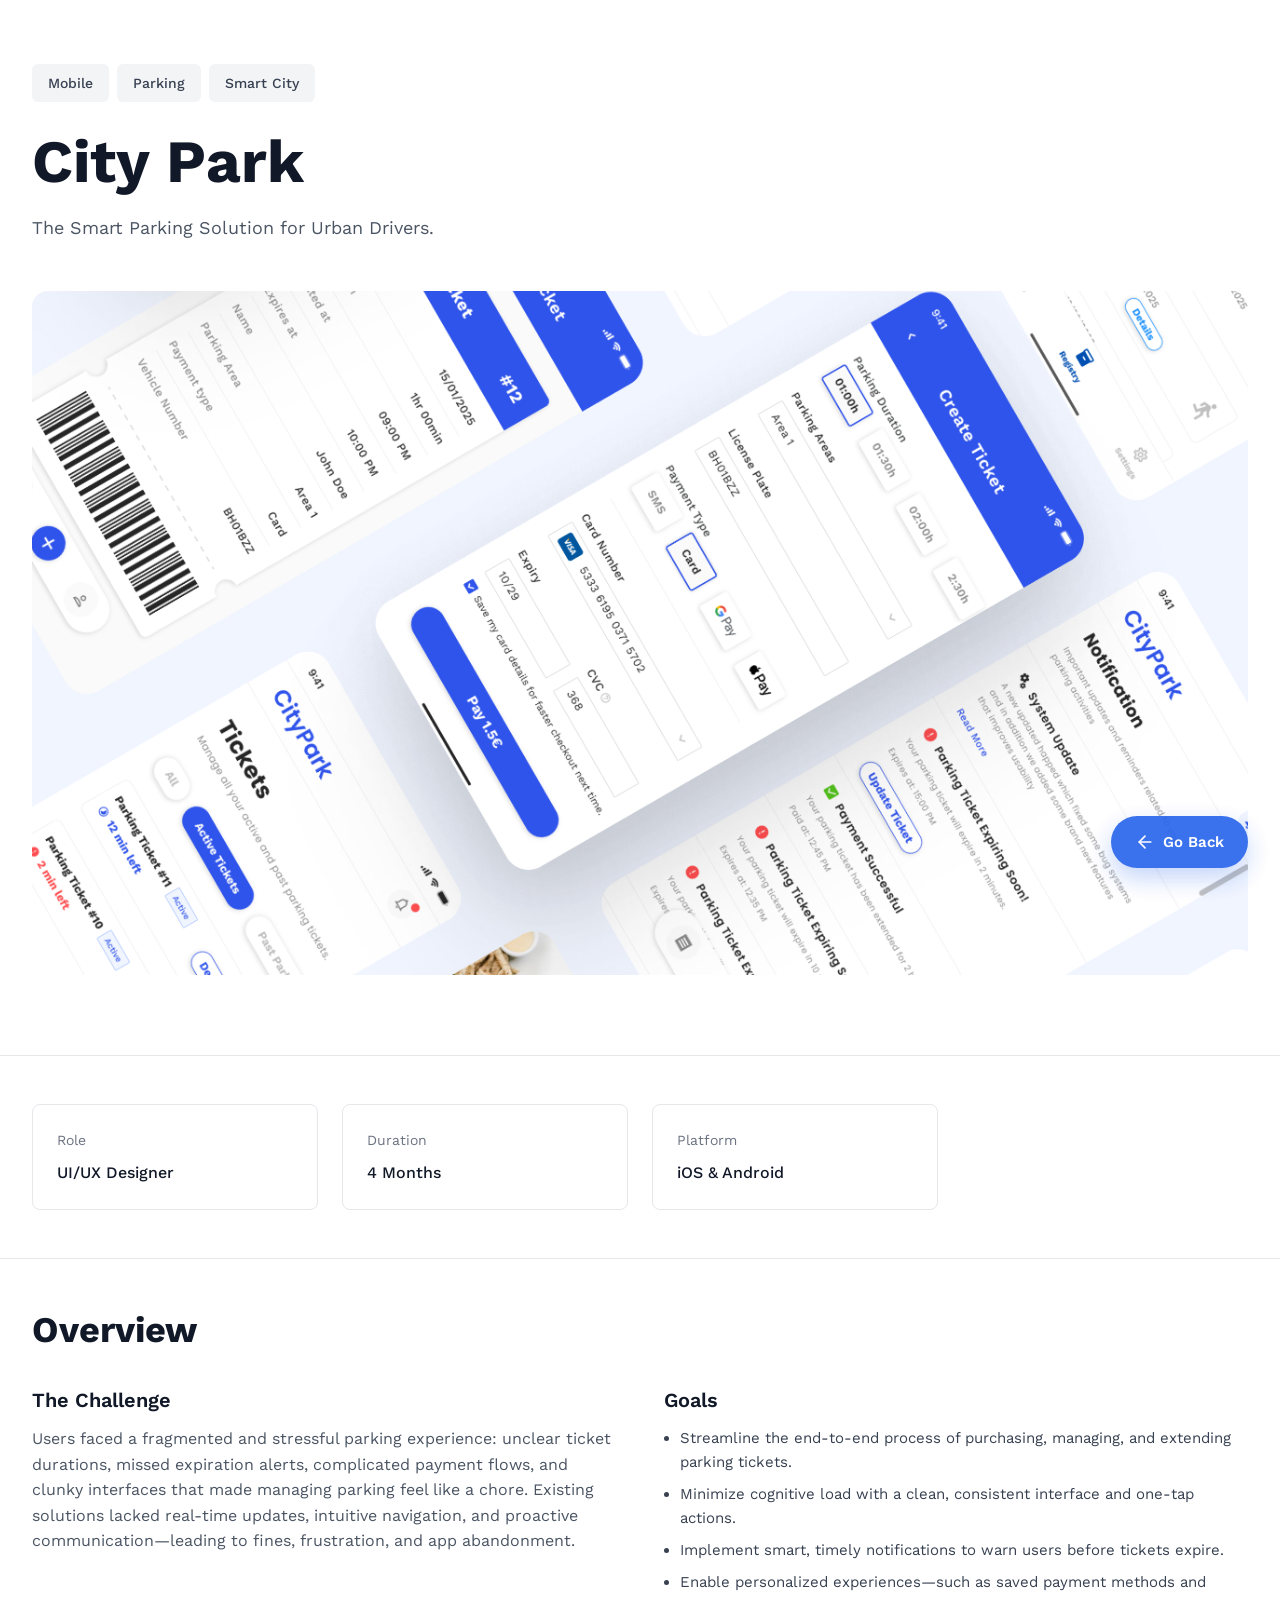
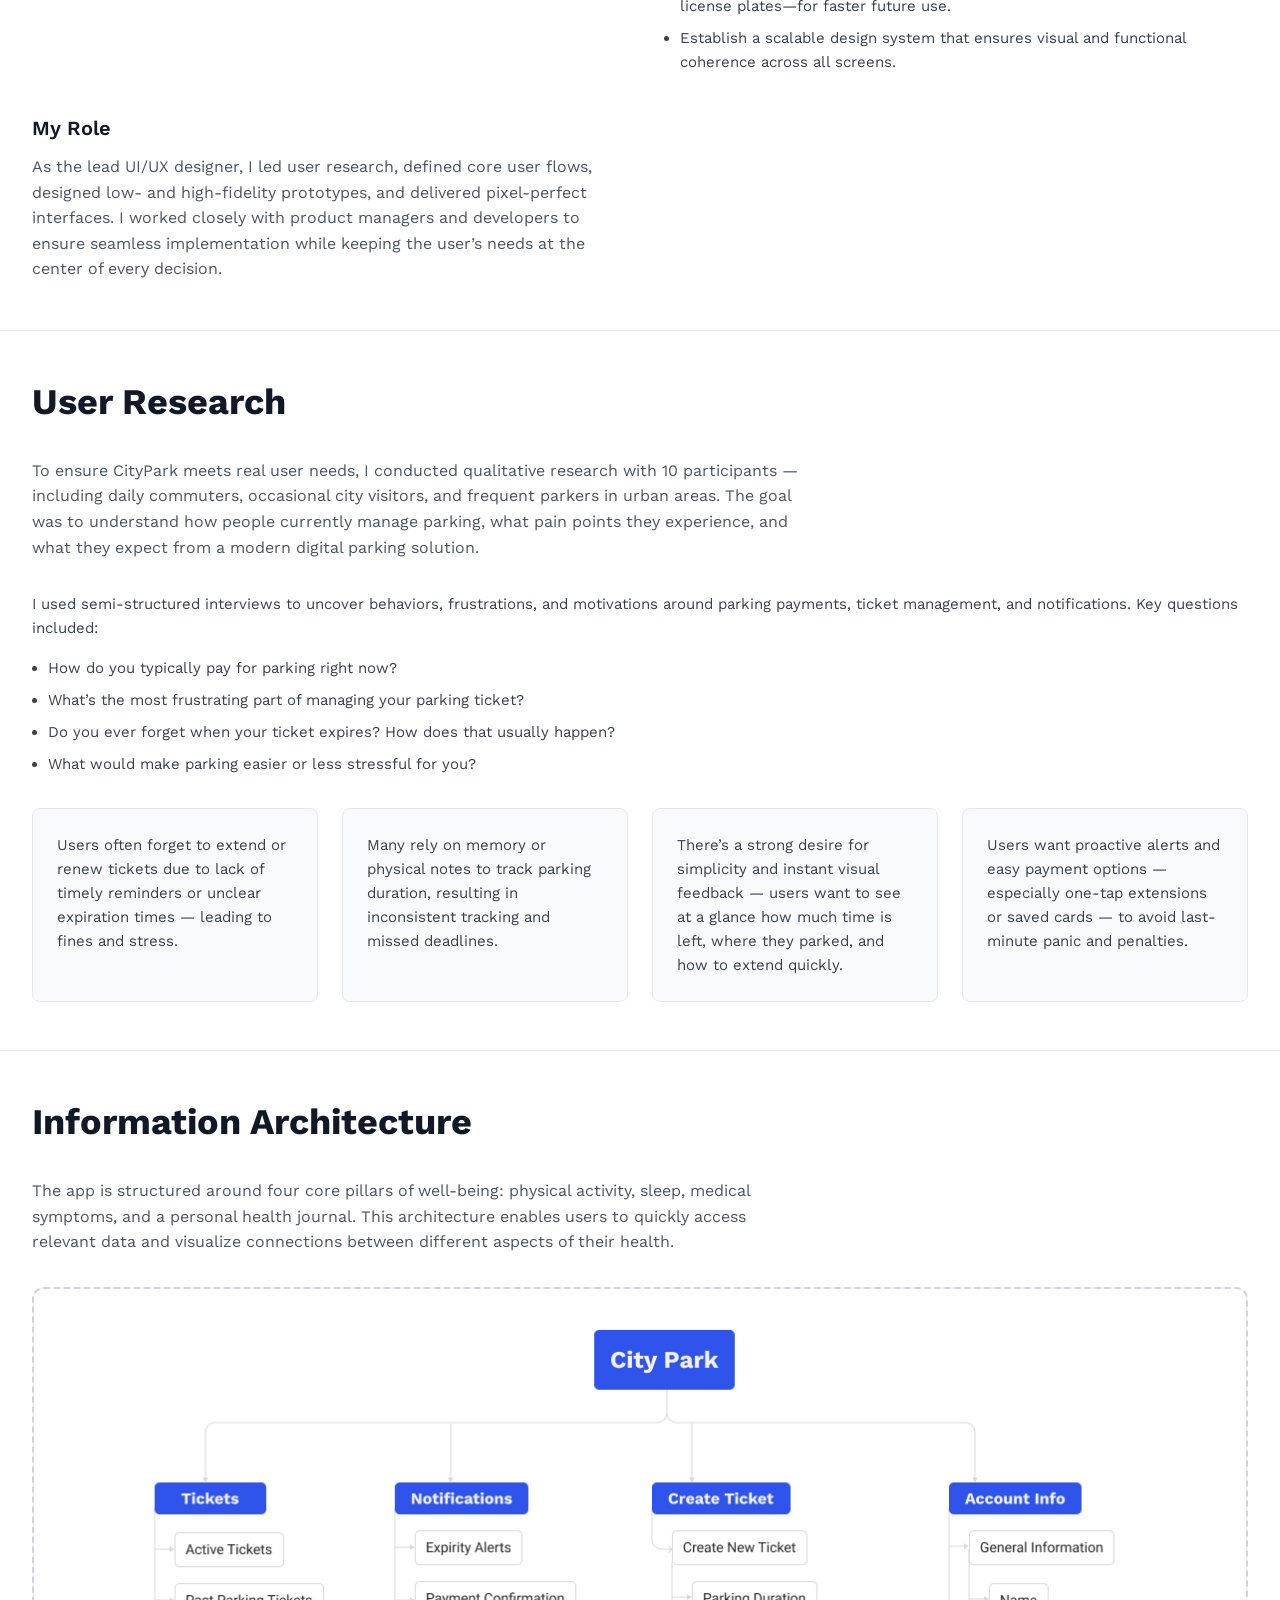
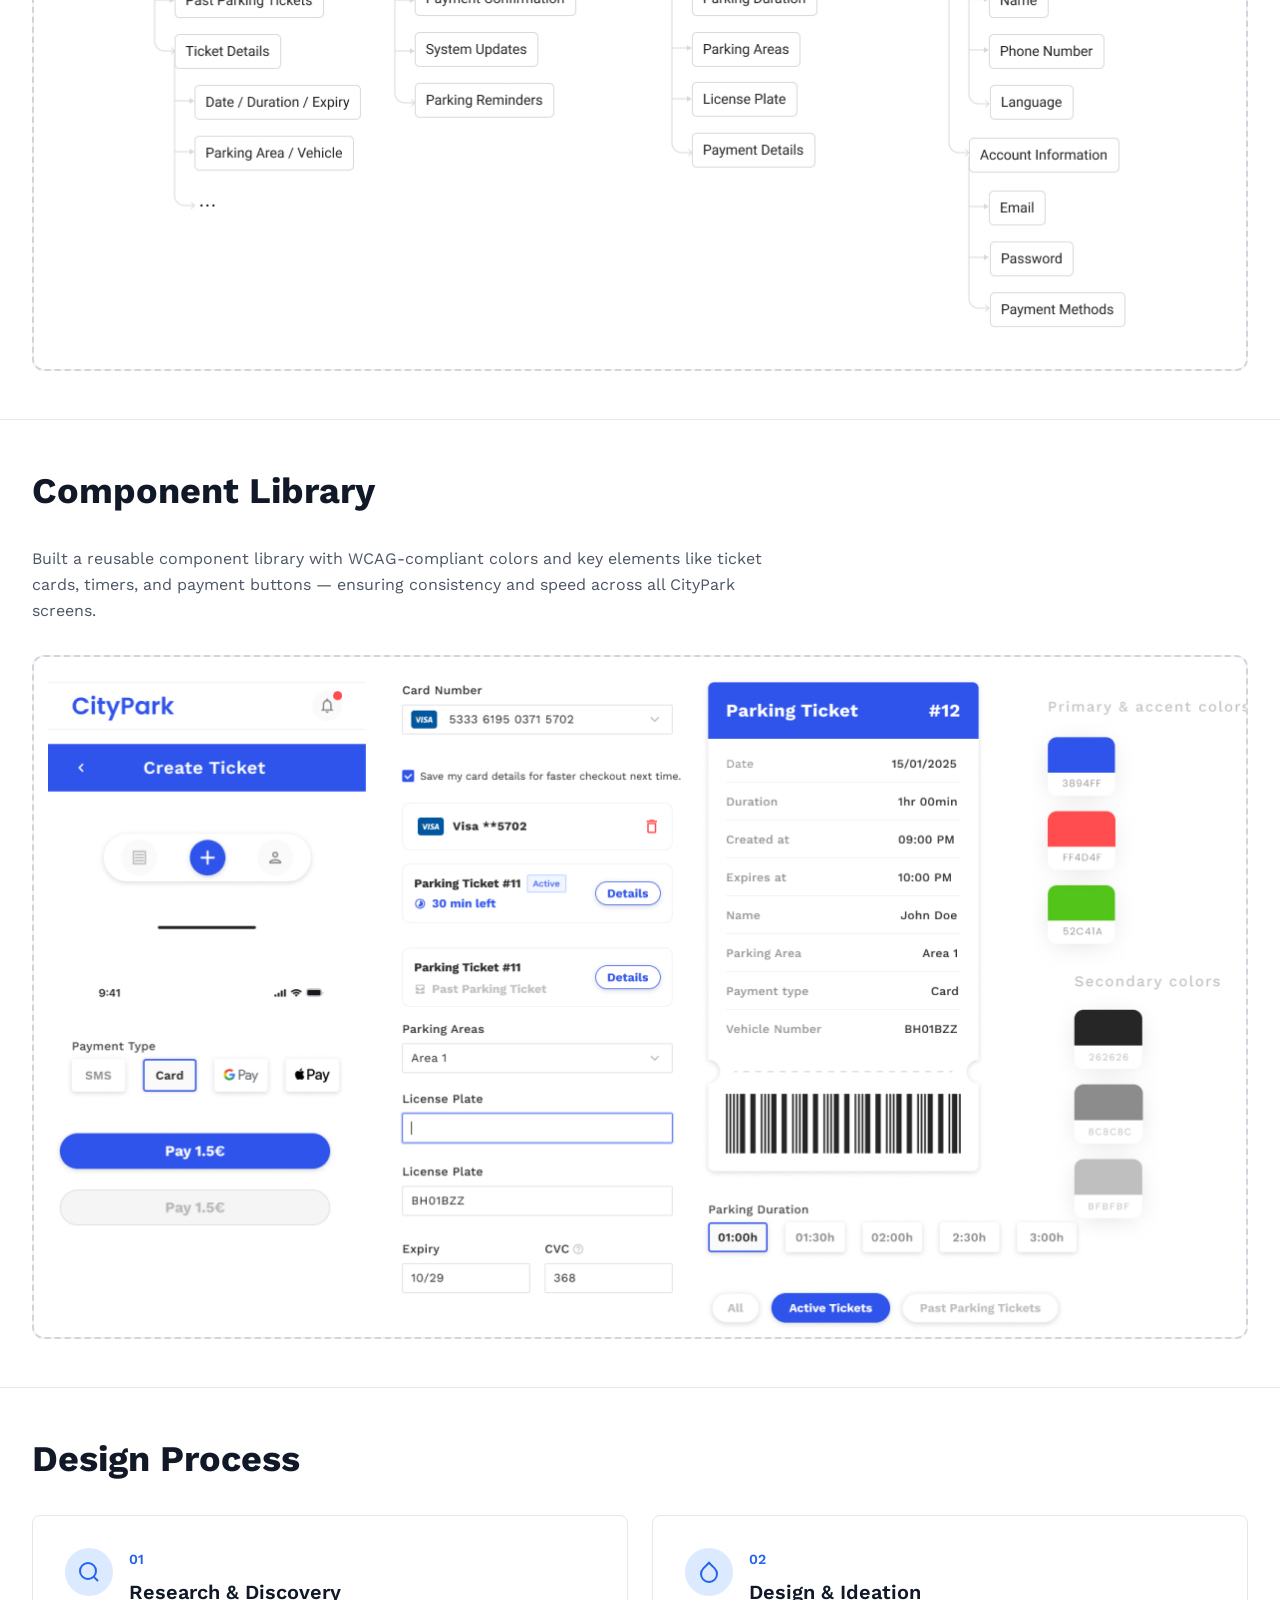
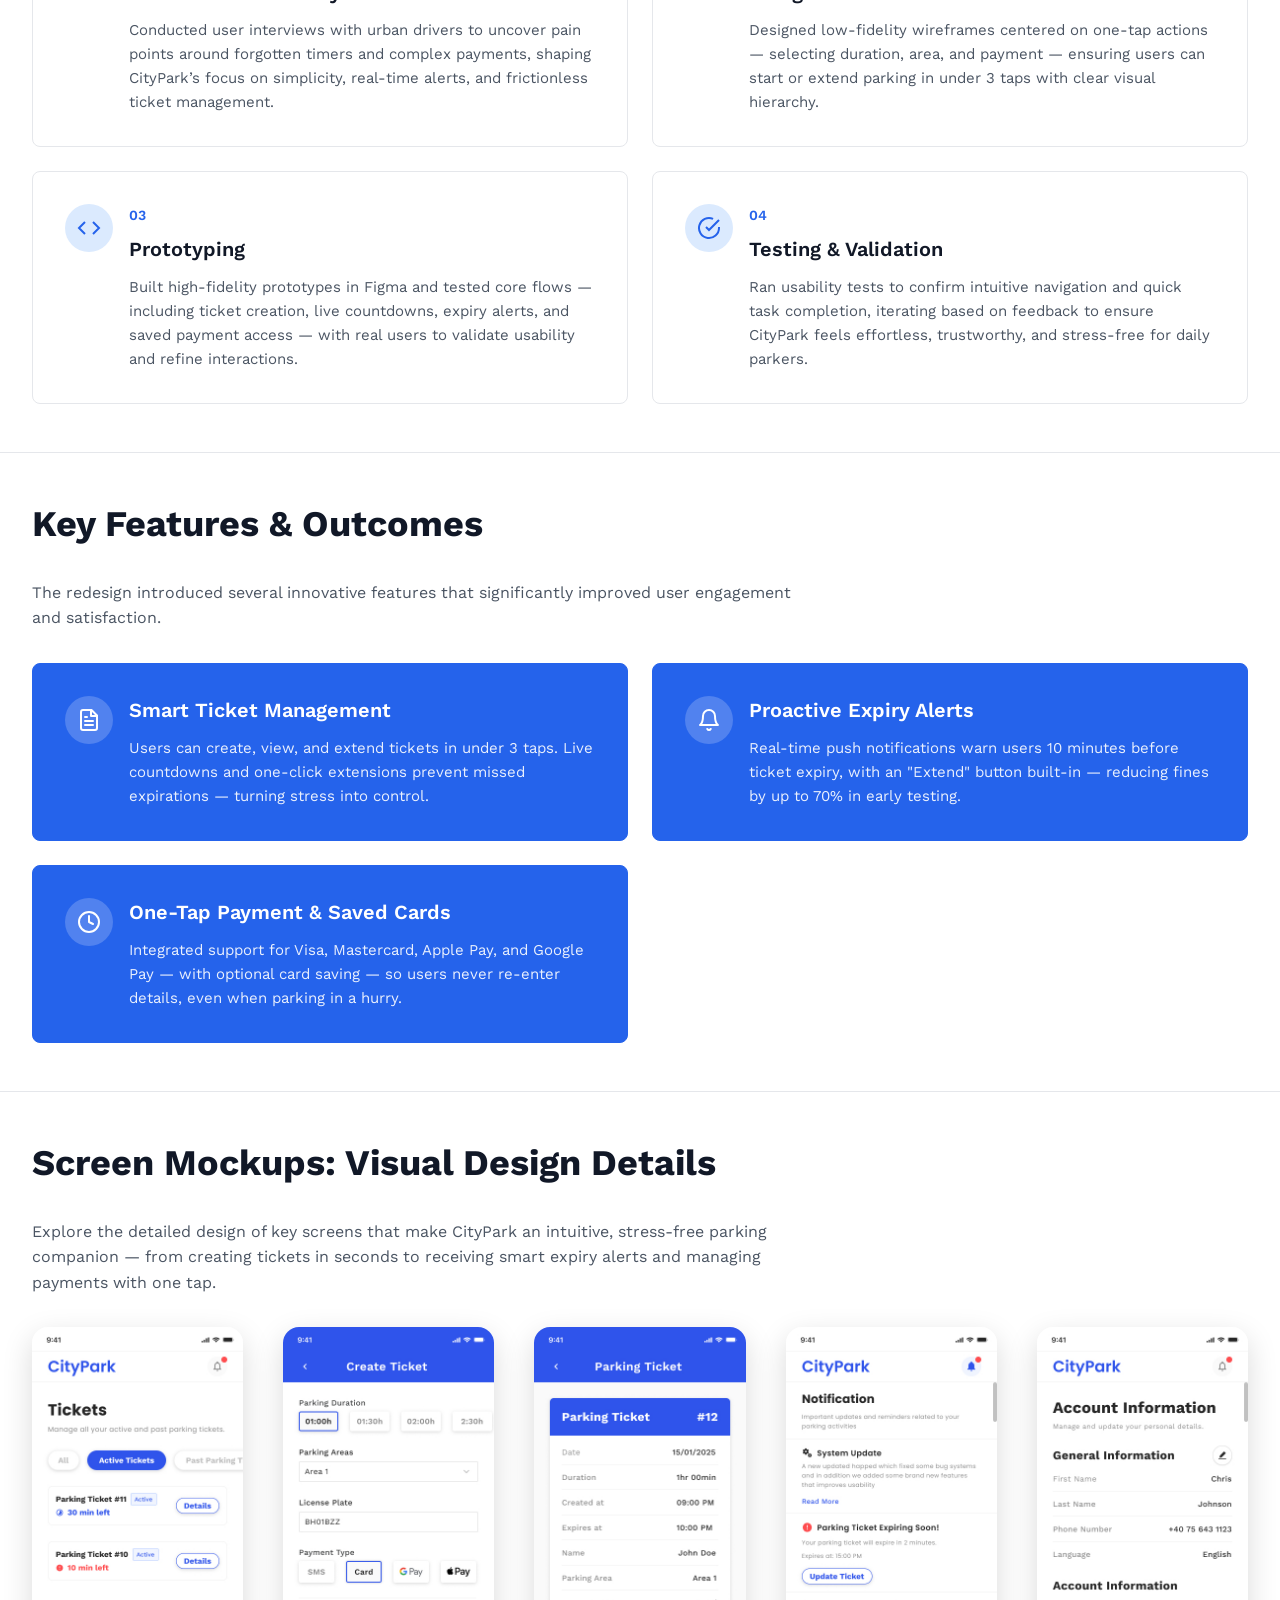
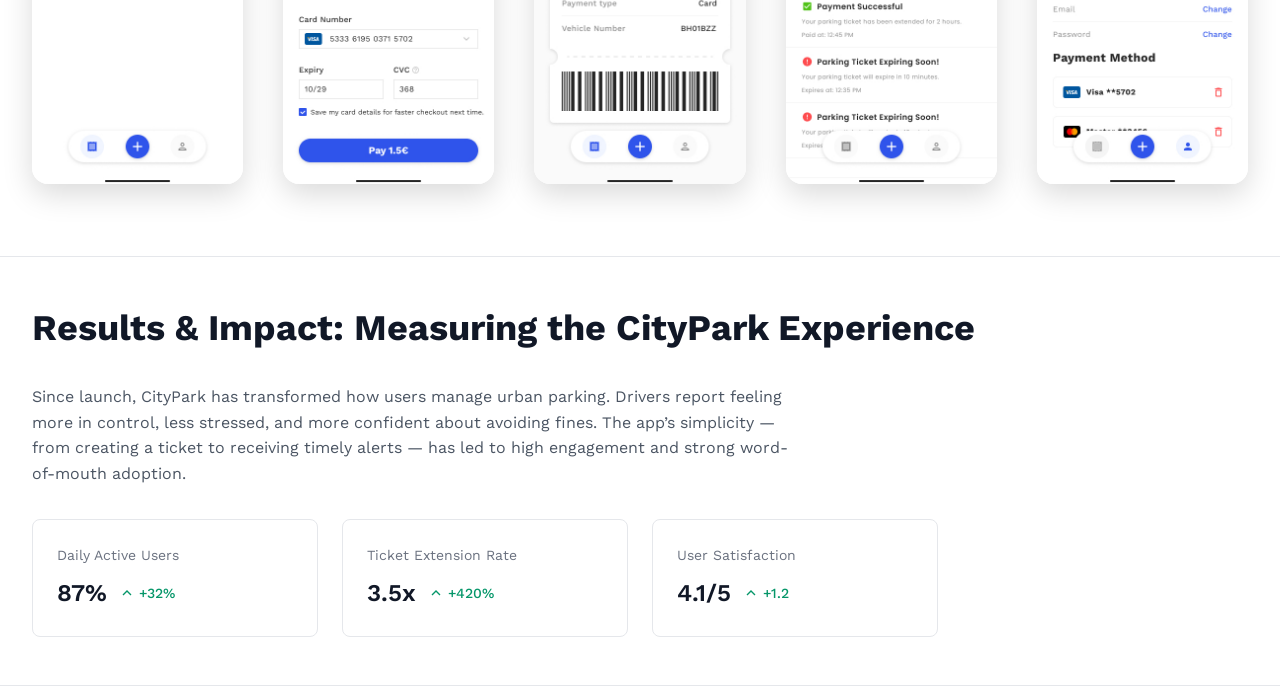
==== commit e49cd819: "figx font worksans uc" ====
--- a/usecases/citypark.html
+++ b/usecases/citypark.html
@@ -4,8 +4,13 @@
     <meta charset="UTF-8">
     <meta name="viewport" content="width=device-width, initial-scale=1.0">
     <title>City Park - The Smart Parking Solution for Urban Drivers. - UI/UX Case Study</title>
+    <link href="https://fonts.googleapis.com/css2?family=Work+Sans:ital,wght@0,100;0,200;0,300;0,400;0,500;0,600;0,700;0,800;0,900;1,100;1,200;1,300;1,400;1,500;1,600;1,700;1,800;1,900&display=swap" rel="stylesheet">
     <link rel="stylesheet" href="./styles/citypark.css">
     <link rel="stylesheet" href="../styles.css">
+
+    <!-- SVG Icon -->
+     <link rel="icon" type="image/x-icon" href="../assets/logo.jpg">
+     
 </head>
 <body>
     <!-- Floating Back Button -->
